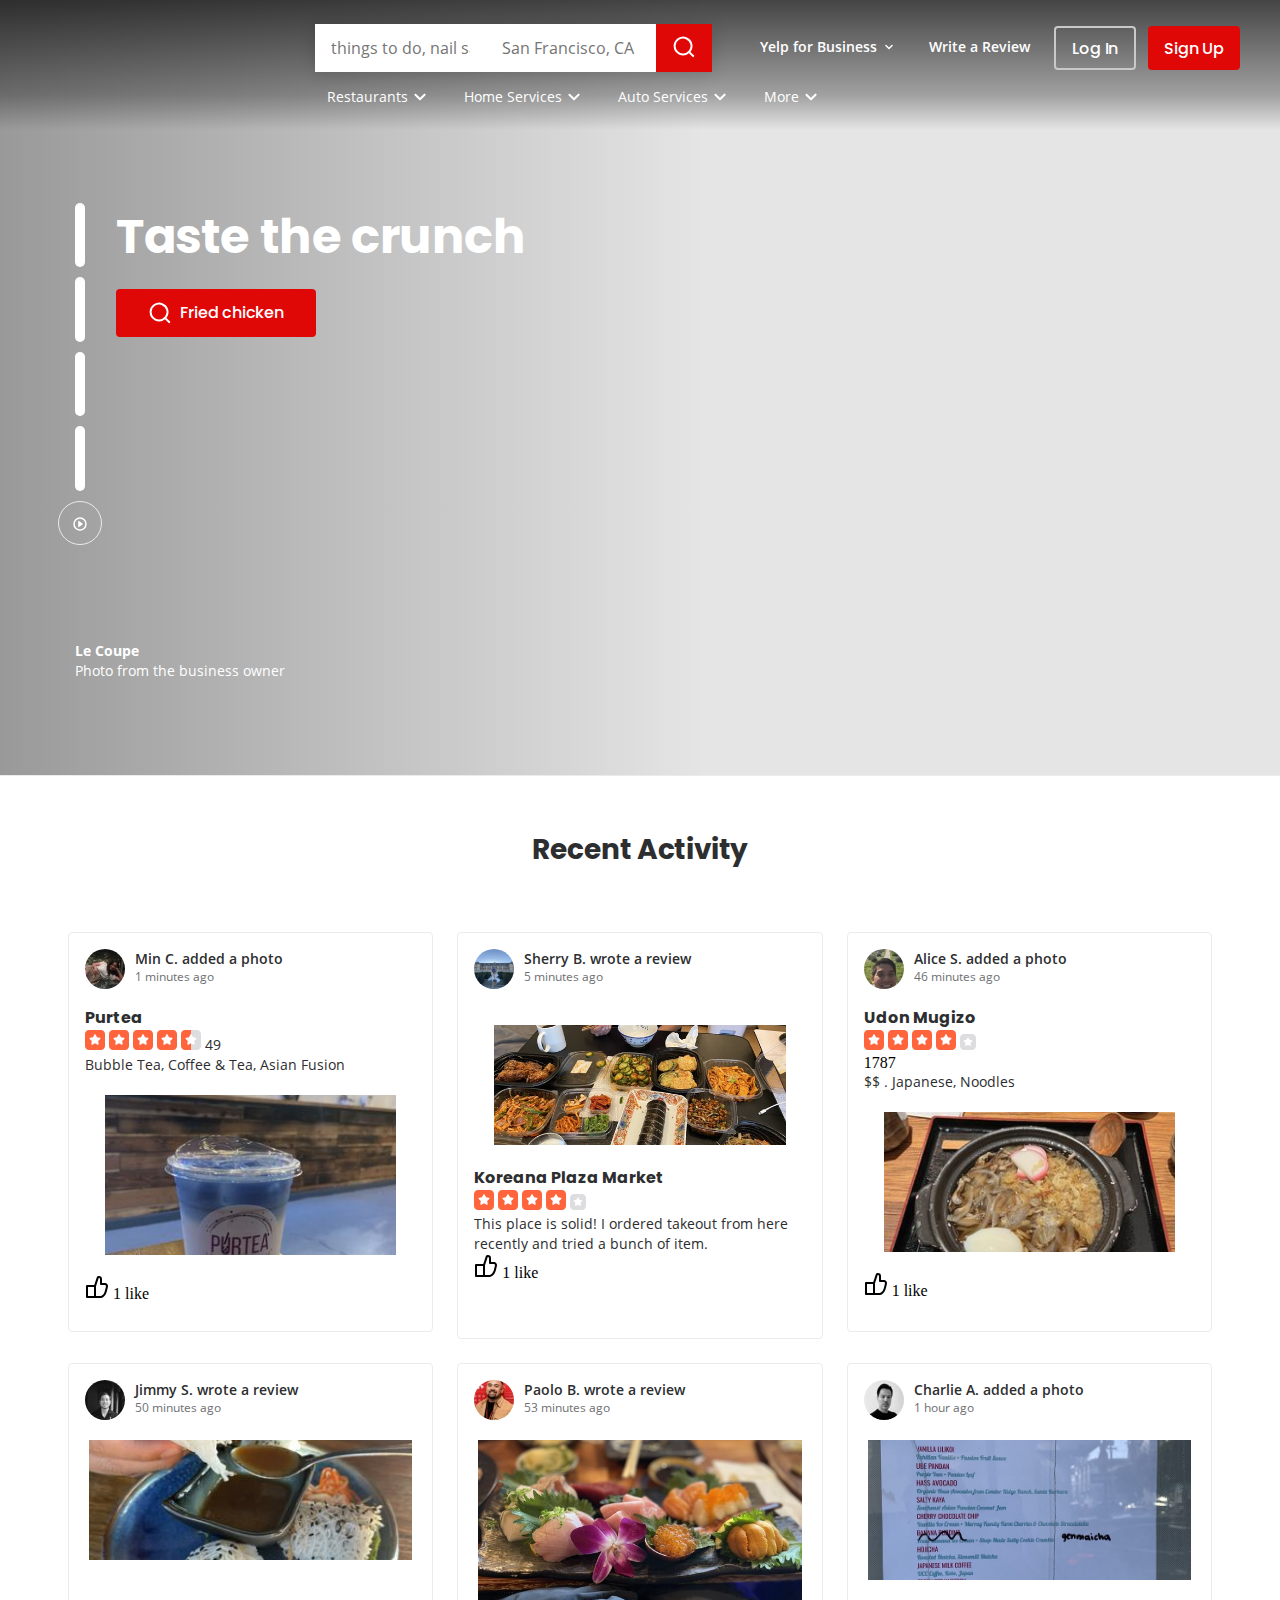
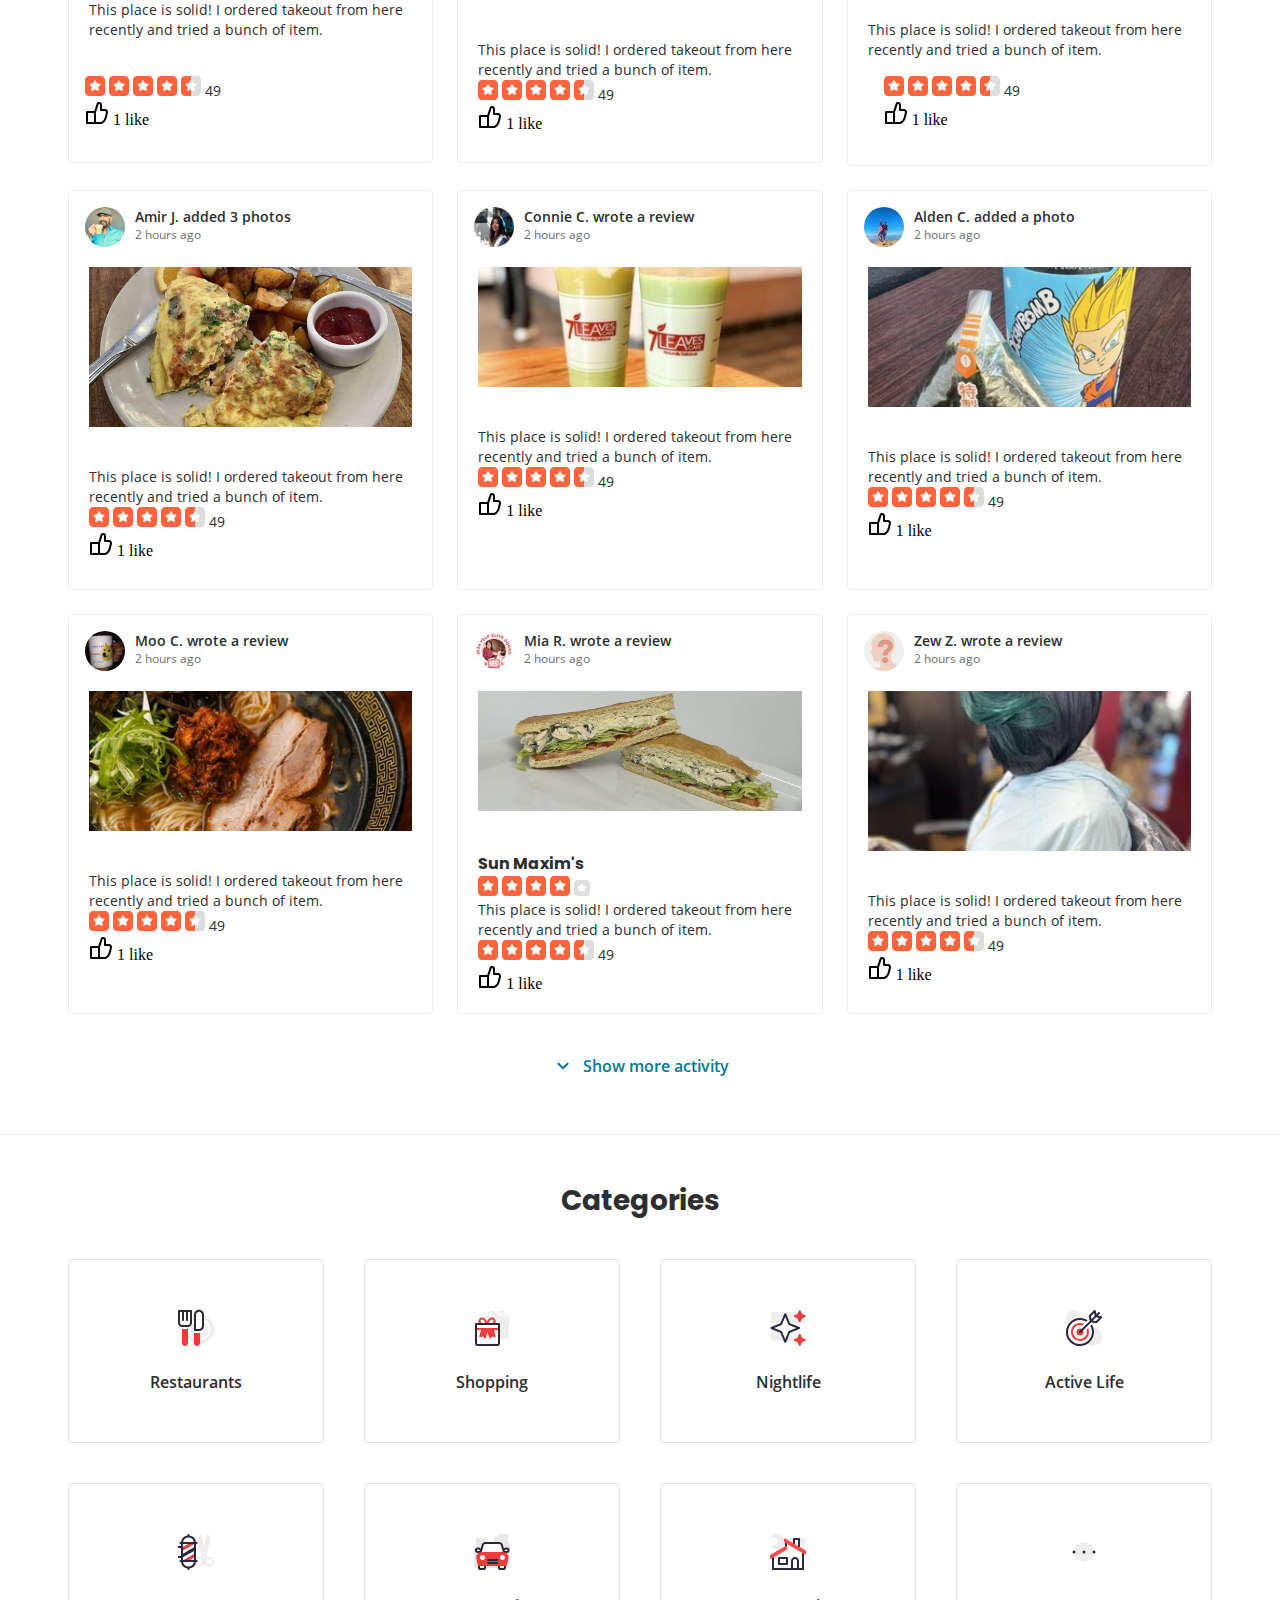
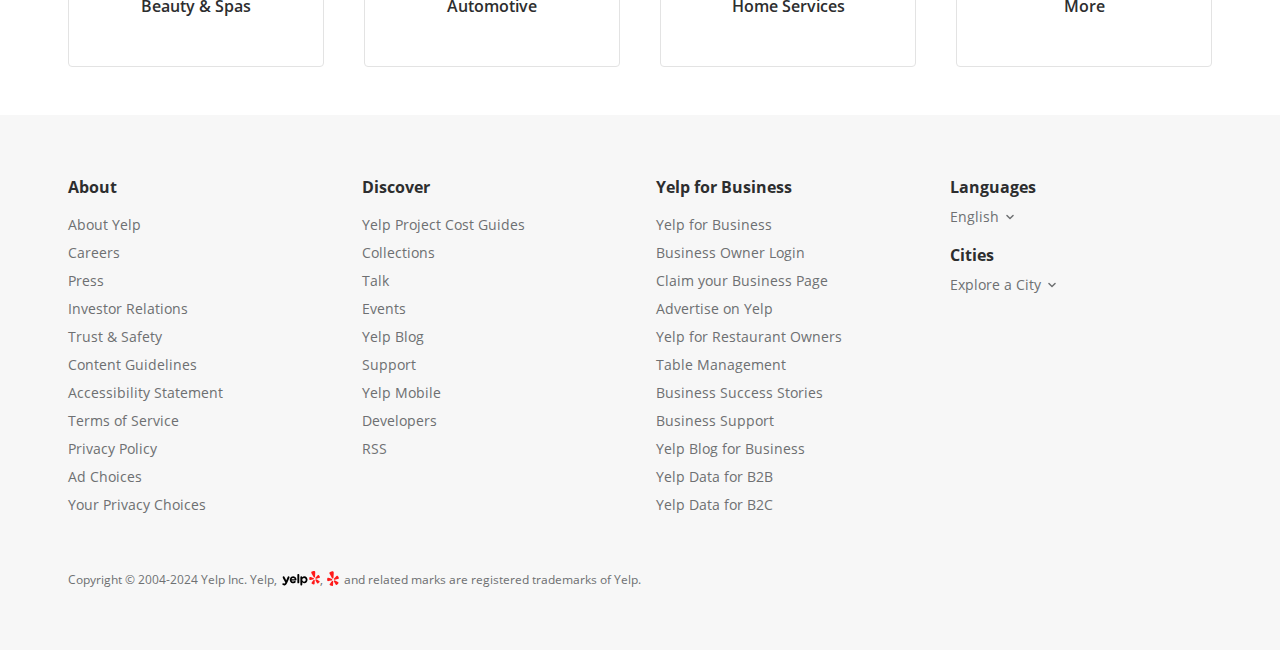
==== yelpnew.html @ 0ce4ba90 "yelp" ====
<!DOCTYPE html>
<html lang="en">
<head>
    <meta charset="UTF-8">
    <meta name="viewport" content="width=device-width, initial-scale=1.0">
    <title>Restaurants, Dentists, Bars, Beauty Salons, Doctors - Yelp</title>
    <link rel="stylesheet" href="yelpnew.css">
    <link rel="icon" href="images/yelp-icon.png">
    <link rel="stylesheet" href="https://cdnjs.cloudflare.com/ajax/libs/font-awesome/6.5.2/css/all.min.css"
        integrity="sha512-SnH5WK+bZxgPHs44uWIX+LLJAJ9/2PkPKZ5QiAj6Ta86w+fsb2TkcmfRyVX3pBnMFcV7oQPJkl9QevSCWr3W6A=="
        crossorigin="anonymous" referrerpolicy="no-referrer" />
</head>
    <body>
        <div class="nav">
            <div class="navmid-sub">
                <div class="logo">
                    <div class="logo-sub"></div>
                </div>
                <div class="san">
                    <div class="sansub">
                        <form action="">
                            <div class="form">
                                <input type="text" id="description" placeholder="things to do, nail salons, plumbers">
                            </div>
                            <div class="form">
                                <input type="text" id="location" placeholder="San Francisco, CA">
                            </div>
                            <div class="form2">
                                <button>
                                    <span>
                                        <svg width="24" height="24" class="icon_svg"><path d="m21.853 20.355-3.444-3.443a9.428 9.428 0 1 0-16.761-6.171 9.428 9.428 0 0 0 15.348 7.586l3.443 3.442a1 1 0 1 0 1.414-1.414ZM5.82 16.245a7.429 7.429 0 1 1 5.253 2.175 7.38 7.38 0 0 1-5.253-2.176Z"></path></svg>
                                    </span>
                                </button>
                            </div>
                        </form>
                    </div>
                </div>
                <div class="sign">
                    <div class="sign-sub">
                        <span class="business">
                            <button>
                                <div class="busy">
                                    <span class="busi">Yelp for Business</span>
                                    <span class="todwn">
                                        <svg width="16" height="16" class="icon_svg"><path d="M8 10.25a.746.746 0 0 1-.525-.215l-3.055-3a.75.75 0 0 1 1.05-1.07L8 8.449l2.53-2.484a.75.75 0 0 1 1.05 1.07l-3.055 3A.746.746 0 0 1 8 10.25Z"></path></svg>
                                    </span>
                                </div>
                            </button>
                        </span>
                        <span class="review">
                            <a href="">
                                <div class="rev-sub">
                                    <h6>Write a Review</h6>
                                </div>
                            </a>
                        </span>
                        <span class="right-sgn">
                            <button class="login">
                                <span>Log In</span>
                            </button>
                            <div class="signup">
                                <button>
                                    <span>Sign Up</span>
                                </button>
                            </div>
                        </span>
                    </div>
                </div>
            </div>
            <div class="navmid-dwn">
                <div class="nav-dwn-sub">
                    <div class="nav-dwndwn">
                        <div class="restau">
                            <a href="">
                                <span class="rtxt">Restaurants</span>
                                <span>
                                    <svg width="24" height="24" fill="#fff" class="icon_svg"><path d="M12 15.25a1 1 0 0 1-.7-.29l-4.58-4.5A1.011 1.011 0 0 1 8.12 9L12 12.85 15.88 9a1 1 0 1 1 1.4 1.42L12.7 15a1 1 0 0 1-.7.25Z"></path></svg>
                                </span>
                            </a>
                        </div>
                        <div class="restau">
                            <a href="">
                                <span class="rtxt">Home Services</span>
                                <span>
                                    <svg width="24" height="24" fill="#fff" class="icon_svg"><path d="M12 15.25a1 1 0 0 1-.7-.29l-4.58-4.5A1.011 1.011 0 0 1 8.12 9L12 12.85 15.88 9a1 1 0 1 1 1.4 1.42L12.7 15a1 1 0 0 1-.7.25Z"></path></svg>
                                </span>
                            </a>
                        </div>
                        <div class="restau ">
                            <a href="">
                                <span class="rtxt">Auto Services</span>
                                <span>
                                    <svg width="24" height="24" fill="#fff" class="icon_svg"><path d="M12 15.25a1 1 0 0 1-.7-.29l-4.58-4.5A1.011 1.011 0 0 1 8.12 9L12 12.85 15.88 9a1 1 0 1 1 1.4 1.42L12.7 15a1 1 0 0 1-.7.25Z"></path></svg>
                                </span>
                            </a>
                        </div>
                        <div class="restau">
                            <a href="">
                                <span class="rtxt">More</span>
                                <span>
                                    <svg width="24" height="24" fill="#fff" class="icon_svg"><path d="M12 15.25a1 1 0 0 1-.7-.29l-4.58-4.5A1.011 1.011 0 0 1 8.12 9L12 12.85 15.88 9a1 1 0 1 1 1.4 1.42L12.7 15a1 1 0 0 1-.7.25Z"></path></svg>
                                </span>
                            </a>
                        </div>
                    </div>
                </div>
            </div>
        </div>
        <div class="header">
            <div class="banner"></div>
            <div class="content">
                <div class="content-sub">
                        <div class="content1">
                            <div class="con1">
                                <div class="con"></div>
                                <div class="con"></div>
                                <div class="con"></div>
                                <div class="con"></div>
                                <div class="pause">
                                    <button>
                                        <span>
                                            <svg width="16" height="16" class="icon_svg"><path d="M8 14.75A6.75 6.75 0 1 1 14.75 8 6.758 6.758 0 0 1 8 14.75Zm0-12A5.25 5.25 0 1 0 13.25 8 5.256 5.256 0 0 0 8 2.75Z"></path><path d="m10.506 7.603-3.5-2.674a.5.5 0 0 0-.804.397v5.348a.5.5 0 0 0 .804.397l3.5-2.674a.5.5 0 0 0 0-.794Z"></path></svg>
                                        </span>
                                    </button>
                                </div>
                            </div>
                            <div class="con2">
                                <div class="hedng">
                                    <h1>Taste the crunch</h1>
                                </div>
                                <a href="" class="bot">
                                    <div class="iconcon">
                                        <svg width="24" height="24" class="icon_svg"><path d="m21.853 20.355-3.444-3.443a9.428 9.428 0 1 0-16.761-6.171 9.428 9.428 0 0 0 15.348 7.586l3.443 3.442a1 1 0 1 0 1.414-1.414ZM5.82 16.245a7.429 7.429 0 1 1 5.253 2.175 7.38 7.38 0 0 1-5.253-2.176Z"></path></svg>
                                    </div>
                                    <div class="fried">
                                        <span>Fried chicken</span>
                                    </div>
                                </a>
                            </div>
                        </div>
                        <div class="content2">
                            <div class="cont2sub">
                                <p class="nat">Le Coupe</p>
                                <p class="own">Photo from the business owner</p>
                            </div>
                        </div>
                </div>
            </div>
        </div>
        <section>
            <div class="section">
                <div class="section-sub">
                    <div class="recent">
                        <h2>Recent Activity</h2>
                    </div>
                    <div class="box">
                            <div class="col1">
                                <div class="col1-sub">
                                    <div class="col1A">
                                        <div class="col1A-sub">
                                            <img src="images/60s (2).jpg" alt="">
                                            <span>
                                                <p class="semi">Min C. added a photo</p>
                                                <p class="regul">1 minutes ago</p>
                                            </span>
                                        </div>
                                    </div>
                                    <div class="col1B">
                                        <div class="col1B1">
                                            <span><a href="">Purtea</a></span>
                                            <div class="rating">
                                                <div class="rating-sub">
                                                    <img src="images/download (3).svg" alt="">
                                                    <img src="images/download (3).svg" alt="">
                                                    <img src="images/download (3).svg" alt="">
                                                    <img src="images/download (3).svg" alt="">
                                                    <img src="images/download (4).svg" alt="">
                                                    <span class="regul">49</span>
                                                </div>
                                            </div>
                                            <p class="regul">Bubble Tea, Coffee & Tea, Asian Fusion</p>
                                            <div class="bubble-tea">
                                                <img src="images/l (9).jpg" alt="">
                                            </div>
                                            <div class="like-sub">
                                                <div class="like-icon">
                                                    <div class="like-txt">
                                                        <svg width="24" height="24" class="icon_svg"><path d="M22.35 9.13A3 3 0 0 0 20 8h-3V4.28A3.28 3.28 0 0 0 13.72 1a2 2 0 0 0-1.9 1.37L9.28 10H2a1 1 0 0 0-1 1v11a1 1 0 0 0 1 1h13.25c.21 0 5.11-.08 6.7-7.12l1-4.21a3 3 0 0 0-.6-2.54ZM3 12h6v9H3v-9Zm18-.77-1 4.2C18.78 20.85 15.38 21 15.25 21H11v-9.84L13.72 3c.707 0 1.28.573 1.28 1.28V9a1 1 0 0 0 1 1h4a1 1 0 0 1 .78.38 1 1 0 0 1 .22.85Z"></path></svg>
                                                        <span>1 like</span>
                                                    </div>
                                                </div>
                                            </div>
                                        </div>
                                    </div>
                                </div>
                            </div>
                            <div class="col1">
                                <div class="col1-sub">
                                    <div class="col2A">
                                        <div class="col1A-sub">
                                            <img src="images/120s.jpg" alt="">
                                            <span>
                                                <p class="semi">Sherry B. wrote a review</p>
                                                <p class="regul">5 minutes ago</p>
                                            </span>
                                        </div>
                                    </div>
                                    <div class="col1B">
                                        <div class="korean-tea">
                                            <img src="images/l (20).jpg" alt="">
                                        </div>
                                        <div class="col2B1">
                                            <span><a href="">Koreana Plaza Market</a></span>
                                            <div class="rating">
                                                <div class="rating-sub">
                                                    <img src="images/download (3).svg" alt="">
                                                    <img src="images/download (3).svg" alt="">
                                                    <img src="images/download (3).svg" alt="">
                                                    <img src="images/download (3).svg" alt="">
                                                    <img src="images/download (5).svg" alt="">
                                                </div>
                                            </div>
                                            <p class="regul">This place is solid! I ordered takeout from here recently and tried a bunch
                                                of item.</p>
                                            <div class="like-sub">
                                                <div class="like-icon">
                                                    <div class="like-txt">
                                                        <svg width="24" height="24" class="icon_svg"><path d="M22.35 9.13A3 3 0 0 0 20 8h-3V4.28A3.28 3.28 0 0 0 13.72 1a2 2 0 0 0-1.9 1.37L9.28 10H2a1 1 0 0 0-1 1v11a1 1 0 0 0 1 1h13.25c.21 0 5.11-.08 6.7-7.12l1-4.21a3 3 0 0 0-.6-2.54ZM3 12h6v9H3v-9Zm18-.77-1 4.2C18.78 20.85 15.38 21 15.25 21H11v-9.84L13.72 3c.707 0 1.28.573 1.28 1.28V9a1 1 0 0 0 1 1h4a1 1 0 0 1 .78.38 1 1 0 0 1 .22.85Z"></path></svg>
                                                        <span>1 like</span>
                                                    </div>
                                                </div>
                                            </div>
                                        </div>
                                    </div>
                                    <div class="col2C"></div>
                                </div>
                            </div>
                            <div class="col1">
                                <div class="col1-sub">
                                    <div class="col3A">
                                        <div class="col1A-sub">
                                            <img src="images/60s (3).jpg" alt="">
                                            <span>
                                                <p class="semi">Alice S. added a photo</p>
                                                <p class="regul">46 minutes ago</p>
                                            </span>
                                        </div>
                                    </div>
                                    <div class="col3B">
                                        <span><a href="">Udon Mugizo</a></span>
                                        <div class="rating">
                                            <div class="rating-sub">
                                                <img src="images/download (3).svg" alt="">
                                                <img src="images/download (3).svg" alt="">
                                                <img src="images/download (3).svg" alt="">
                                                <img src="images/download (3).svg" alt="">
                                                <img src="images/download (5).svg" alt="">
                                            </div>
                                            <span>1787</span>
                                        </div>
                                        <p class="regul">$$ . Japanese, Noodles</p>
                                        <div class="noodles">
                                            <img src="images/l (10).jpg" alt="">
                                        </div>
                                        <div class="col3D">
                                            <div class="like-icon">
                                                <div class="like-txt">
                                                    <svg width="24" height="24" class="icon_svg"><path d="M22.35 9.13A3 3 0 0 0 20 8h-3V4.28A3.28 3.28 0 0 0 13.72 1a2 2 0 0 0-1.9 1.37L9.28 10H2a1 1 0 0 0-1 1v11a1 1 0 0 0 1 1h13.25c.21 0 5.11-.08 6.7-7.12l1-4.21a3 3 0 0 0-.6-2.54ZM3 12h6v9H3v-9Zm18-.77-1 4.2C18.78 20.85 15.38 21 15.25 21H11v-9.84L13.72 3c.707 0 1.28.573 1.28 1.28V9a1 1 0 0 0 1 1h4a1 1 0 0 1 .78.38 1 1 0 0 1 .22.85Z"></path></svg>
                                                    <span>1 like</span>
                                                </div>
                                            </div>
                                        </div>
                                    </div>
                                </div>
                            </div>
                            <div class="col1">
                                <div class="col1-sub">
                                    <div class="col1A">
                                        <div class="col1A-sub">
                                            <img src="images/60s (4).jpg" alt="">
                                            <span>
                                                <p class="semi">Jimmy S. wrote a review</p>
                                                <p class="regul">50 minutes ago</p>
                                            </span>
                                        </div>
                                    </div>
                                    <div class="korean-tea">
                                        <img src="images/l (12).jpg" alt="">
                                    </div>
                                    <div class="col1C">
                                        <p class="regul">This place is solid! I ordered takeout from here recently and tried a bunch of item.</p>
                                    </div>
                                    <div class="col1B">
                                        <div class="col1B1">
                                            <div class="rating">
                                                <div class="rating-sub">
                                                    <img src="images/download (3).svg" alt="">
                                                    <img src="images/download (3).svg" alt="">
                                                    <img src="images/download (3).svg" alt="">
                                                    <img src="images/download (3).svg" alt="">
                                                    <img src="images/download (4).svg" alt="">
                                                    <span class="regul">49</span>
                                                </div>
                                            </div>
                                            <div class="like-sub">
                                                <div class="like-icon">
                                                    <div class="like-txt">
                                                        <svg width="24" height="24" class="icon_svg"><path d="M22.35 9.13A3 3 0 0 0 20 8h-3V4.28A3.28 3.28 0 0 0 13.72 1a2 2 0 0 0-1.9 1.37L9.28 10H2a1 1 0 0 0-1 1v11a1 1 0 0 0 1 1h13.25c.21 0 5.11-.08 6.7-7.12l1-4.21a3 3 0 0 0-.6-2.54ZM3 12h6v9H3v-9Zm18-.77-1 4.2C18.78 20.85 15.38 21 15.25 21H11v-9.84L13.72 3c.707 0 1.28.573 1.28 1.28V9a1 1 0 0 0 1 1h4a1 1 0 0 1 .78.38 1 1 0 0 1 .22.85Z"></path></svg>
                                                        <span>1 like</span>
                                                    </div>
                                                </div>
                                            </div>
                                        </div>
                                    </div>
                                </div>
                            </div>
                            <div class="col1">
                                <div class="col1-sub">
                                    <div class="col2A">
                                        <div class="col1A-sub">
                                            <img src="images/60s (5).jpg" alt="">
                                            <span>
                                                <p class="semi">Paolo B. wrote a review</p>
                                                <p class="regul">53 minutes ago</p>
                                            </span>
                                        </div>
                                    </div>
                                    <div class="bubble-tea">
                                        <img src="images/l (11).jpg" alt="">
                                    </div>
                                    <div class="col2C">
                                        <p class="regul">This place is solid! I ordered takeout from here recently and tried a bunch of item.</p>
                                        <div class="col1B1">
                                            <div class="rating">
                                                <div class="rating-sub">
                                                    <img src="images/download (3).svg" alt="">
                                                    <img src="images/download (3).svg" alt="">
                                                    <img src="images/download (3).svg" alt="">
                                                    <img src="images/download (3).svg" alt="">
                                                    <img src="images/download (4).svg" alt="">
                                                    <span class="regul">49</span>
                                                </div>
                                            </div>
                                            <div class="like-sub">
                                                <div class="like-icon">
                                                    <div class="like-txt">
                                                        <svg width="24" height="24" class="icon_svg"><path d="M22.35 9.13A3 3 0 0 0 20 8h-3V4.28A3.28 3.28 0 0 0 13.72 1a2 2 0 0 0-1.9 1.37L9.28 10H2a1 1 0 0 0-1 1v11a1 1 0 0 0 1 1h13.25c.21 0 5.11-.08 6.7-7.12l1-4.21a3 3 0 0 0-.6-2.54ZM3 12h6v9H3v-9Zm18-.77-1 4.2C18.78 20.85 15.38 21 15.25 21H11v-9.84L13.72 3c.707 0 1.28.573 1.28 1.28V9a1 1 0 0 0 1 1h4a1 1 0 0 1 .78.38 1 1 0 0 1 .22.85Z"></path></svg>
                                                        <span>1 like</span>
                                                    </div>
                                                </div>
                                            </div>
                                        </div>
                                    </div>
                                </div>
                            </div>
                            <div class="col1">
                                <div class="col1-sub">
                                    <div class="col3A">
                                        <div class="col1A-sub">
                                            <img src="images/60s (6).jpg" alt="">
                                            <span>
                                                <p class="semi">Charlie A. added a photo</p>
                                                <p class="regul">1 hour ago</p>
                                            </span>
                                        </div>
                                    </div>
                                    <div class="noodles">
                                        <img src="images/o (1).jpg" alt="">
                                    </div>
                                    <div class="col3C">
                                        <p class="regul">This place is solid! I ordered takeout from here recently and tried a bunch of item.</p>
                                        <div class="col1B">
                                            <div class="col1B1">
                                                <div class="rating">
                                                    <div class="rating-sub">
                                                        <img src="images/download (3).svg" alt="">
                                                        <img src="images/download (3).svg" alt="">
                                                        <img src="images/download (3).svg" alt="">
                                                        <img src="images/download (3).svg" alt="">
                                                        <img src="images/download (4).svg" alt="">
                                                        <span class="regul">49</span>
                                                    </div>
                                                </div>
                                                <div class="like-sub">
                                                    <div class="like-icon">
                                                        <div class="like-txt">
                                                            <svg width="24" height="24" class="icon_svg"><path d="M22.35 9.13A3 3 0 0 0 20 8h-3V4.28A3.28 3.28 0 0 0 13.72 1a2 2 0 0 0-1.9 1.37L9.28 10H2a1 1 0 0 0-1 1v11a1 1 0 0 0 1 1h13.25c.21 0 5.11-.08 6.7-7.12l1-4.21a3 3 0 0 0-.6-2.54ZM3 12h6v9H3v-9Zm18-.77-1 4.2C18.78 20.85 15.38 21 15.25 21H11v-9.84L13.72 3c.707 0 1.28.573 1.28 1.28V9a1 1 0 0 0 1 1h4a1 1 0 0 1 .78.38 1 1 0 0 1 .22.85Z"></path></svg>
                                                            <span>1 like</span>
                                                        </div>
                                                    </div>
                                                </div>
                                            </div>
                                        </div>
                                    </div>
                                </div>
                            </div>
                            <div class="col1">
                                <div class="col1-sub">
                                    <div class="col1A">
                                        <div class="col1A-sub">
                                            <img src="images/60s (7).jpg" alt="">
                                            <span>
                                                <p class=semi>Amir J. added 3 photos</p>
                                                <p class="regul">2 hours ago</p>
                                            </span>
                                        </div>
                                    </div>
                                    <div class="bubble-tea">
                                        <img src="images/l (13).jpg" alt="">
                                    </div>
                                    <div class="col1C">
                                        <p class="regul">This place is solid! I ordered takeout from here recently and tried a bunch of item.</p>
                                        <div class="col1B1">
                                            <div class="rating">
                                                <div class="rating-sub">
                                                    <img src="images/download (3).svg" alt="">
                                                    <img src="images/download (3).svg" alt="">
                                                    <img src="images/download (3).svg" alt="">
                                                    <img src="images/download (3).svg" alt="">
                                                    <img src="images/download (4).svg" alt="">
                                                    <span class="regul">49</span>
                                                </div>
                                            </div>
                                            <div class="like-sub">
                                                <div class="like-icon">
                                                    <div class="like-txt">
                                                        <svg width="24" height="24" class="icon_svg"><path d="M22.35 9.13A3 3 0 0 0 20 8h-3V4.28A3.28 3.28 0 0 0 13.72 1a2 2 0 0 0-1.9 1.37L9.28 10H2a1 1 0 0 0-1 1v11a1 1 0 0 0 1 1h13.25c.21 0 5.11-.08 6.7-7.12l1-4.21a3 3 0 0 0-.6-2.54ZM3 12h6v9H3v-9Zm18-.77-1 4.2C18.78 20.85 15.38 21 15.25 21H11v-9.84L13.72 3c.707 0 1.28.573 1.28 1.28V9a1 1 0 0 0 1 1h4a1 1 0 0 1 .78.38 1 1 0 0 1 .22.85Z"></path></svg>
                                                        <span>1 like</span>
                                                    </div>
                                                </div>
                                            </div>
                                        </div>
                                    </div>
                                </div>
                            </div>
                            <div class="col1">
                                <div class="col1-sub">
                                    <div class="col2A">
                                        <div class="col1A-sub">
                                            <img src="images/60s (8).jpg" alt="">
                                            <span>
                                                <p class="semi">Connie C. wrote a review</p>
                                                <p class="regul">2 hours ago</p>
                                            </span>
                                        </div>
                                    </div>
                                    <div class="korean-tea">
                                        <img src="images/l (14).jpg" alt="">
                                    </div>
                                    <div class="col2C">
                                        <p class="regul">This place is solid! I ordered takeout from here recently and tried a bunch of item.</p>
                                        <div class="col1B1">
                                            <div class="rating">
                                                <div class="rating-sub">
                                                    <img src="images/download (3).svg" alt="">
                                                    <img src="images/download (3).svg" alt="">
                                                    <img src="images/download (3).svg" alt="">
                                                    <img src="images/download (3).svg" alt="">
                                                    <img src="images/download (4).svg" alt="">
                                                    <span class="regul">49</span>
                                                </div>
                                            </div>
                                            <div class="like-sub">
                                                <div class="like-icon">
                                                    <div class="like-txt">
                                                        <svg width="24" height="24" class="icon_svg"><path d="M22.35 9.13A3 3 0 0 0 20 8h-3V4.28A3.28 3.28 0 0 0 13.72 1a2 2 0 0 0-1.9 1.37L9.28 10H2a1 1 0 0 0-1 1v11a1 1 0 0 0 1 1h13.25c.21 0 5.11-.08 6.7-7.12l1-4.21a3 3 0 0 0-.6-2.54ZM3 12h6v9H3v-9Zm18-.77-1 4.2C18.78 20.85 15.38 21 15.25 21H11v-9.84L13.72 3c.707 0 1.28.573 1.28 1.28V9a1 1 0 0 0 1 1h4a1 1 0 0 1 .78.38 1 1 0 0 1 .22.85Z"></path></svg>
                                                        <span>1 like</span>
                                                    </div>
                                                </div>
                                            </div>
                                        </div>
                                    </div>
                                </div>
                            </div>
                            <div class="col1">
                                <div class="col1-sub">
                                    <div class="col3A">
                                        <div class="col1A-sub">
                                            <img src="images/60s (9).jpg" alt="">
                                            <span>
                                                <p class=semi>Alden C. added a photo</p>
                                                <p class="regul">2 hours ago</p>
                                            </span>
                                        </div>
                                    </div>
                                    <div class="noodles">
                                        <img src="images/l (15).jpg" alt="">
                                    </div>
                                    <div class="col3C">
                                        <p class="regul">This place is solid! I ordered takeout from here recently and tried a bunch of item.</p>
                                        <div class="col1B1">
                                            <div class="rating">
                                                <div class="rating-sub">
                                                    <img src="images/download (3).svg" alt="">
                                                    <img src="images/download (3).svg" alt="">
                                                    <img src="images/download (3).svg" alt="">
                                                    <img src="images/download (3).svg" alt="">
                                                    <img src="images/download (4).svg" alt="">
                                                    <span class="regul">49</span>
                                                </div>
                                            </div>
                                            <div class="like-sub">
                                                <div class="like-icon">
                                                    <div class="like-txt">
                                                        <svg width="24" height="24" class="icon_svg"><path d="M22.35 9.13A3 3 0 0 0 20 8h-3V4.28A3.28 3.28 0 0 0 13.72 1a2 2 0 0 0-1.9 1.37L9.28 10H2a1 1 0 0 0-1 1v11a1 1 0 0 0 1 1h13.25c.21 0 5.11-.08 6.7-7.12l1-4.21a3 3 0 0 0-.6-2.54ZM3 12h6v9H3v-9Zm18-.77-1 4.2C18.78 20.85 15.38 21 15.25 21H11v-9.84L13.72 3c.707 0 1.28.573 1.28 1.28V9a1 1 0 0 0 1 1h4a1 1 0 0 1 .78.38 1 1 0 0 1 .22.85Z"></path></svg>
                                                        <span>1 like</span>
                                                    </div>
                                                </div>
                                            </div>
                                        </div>
                                    </div>
                                </div>
                            </div>
                            <div class="col1">
                                <div class="col1-sub">
                                    <div class="col1A">
                                        <div class="col1A-sub">
                                            <img src="images/60s (10).jpg" alt="">
                                            <span>
                                                <p class=semi>Moo C. wrote a review</p>
                                                <p class="regul">2 hours ago</p>
                                            </span>
                                        </div>
                                    </div>
                                    <div class="noodles">
                                        <img src="images/l (16).jpg" alt="">
                                    </div>
                                    <div class="col1C">
                                        <p class="regul">This place is solid! I ordered takeout from here recently and tried a bunch of item.</p>
                                        <div class="col1B1">
                                            <div class="rating">
                                                <div class="rating-sub">
                                                    <img src="images/download (3).svg" alt="">
                                                    <img src="images/download (3).svg" alt="">
                                                    <img src="images/download (3).svg" alt="">
                                                    <img src="images/download (3).svg" alt="">
                                                    <img src="images/download (4).svg" alt="">
                                                    <span class="regul">49</span>
                                                </div>
                                            </div>
                                            <div class="like-sub">
                                                <div class="like-icon">
                                                    <div class="like-txt">
                                                        <svg width="24" height="24" class="icon_svg"><path d="M22.35 9.13A3 3 0 0 0 20 8h-3V4.28A3.28 3.28 0 0 0 13.72 1a2 2 0 0 0-1.9 1.37L9.28 10H2a1 1 0 0 0-1 1v11a1 1 0 0 0 1 1h13.25c.21 0 5.11-.08 6.7-7.12l1-4.21a3 3 0 0 0-.6-2.54ZM3 12h6v9H3v-9Zm18-.77-1 4.2C18.78 20.85 15.38 21 15.25 21H11v-9.84L13.72 3c.707 0 1.28.573 1.28 1.28V9a1 1 0 0 0 1 1h4a1 1 0 0 1 .78.38 1 1 0 0 1 .22.85Z"></path></svg>
                                                        <span>1 like</span>
                                                    </div>
                                                </div>
                                            </div>
                                        </div>
                                    </div>
                                </div>
                            </div>
                            <div class="col1">
                                <div class="col1-sub">
                                    <div class="col2A">
                                        <div class="col1A-sub">
                                            <img src="images/60s (11).jpg" alt="">
                                            <span>
                                                <p class="semi">Mia R. wrote a review</p>
                                                <p class="regul">2 hours ago</p>
                                            </span>
                                        </div>
                                    </div>
                                    <div class="korean-tea">
                                        <img src="images/l (19).jpg" alt="">
                                    </div>
                                    <div class="col2C">
                                        <span><a href="">Sun Maxim's</a></span>
                                        <div class="rating">
                                            <div class="rating-sub">
                                                <img src="images/download (3).svg" alt="">
                                                <img src="images/download (3).svg" alt="">
                                                <img src="images/download (3).svg" alt="">
                                                <img src="images/download (3).svg" alt="">
                                                <img src="images/download (5).svg" alt="">
                                            </div>
                                        </div>
                                        <p class="regul">This place is solid! I ordered takeout from here recently and tried a bunch of item.</p>
                                        <div class="col1B1">
                                            <div class="rating">
                                                <div class="rating-sub">
                                                    <img src="images/download (3).svg" alt="">
                                                    <img src="images/download (3).svg" alt="">
                                                    <img src="images/download (3).svg" alt="">
                                                    <img src="images/download (3).svg" alt="">
                                                    <img src="images/download (4).svg" alt="">
                                                    <span class="regul">49</span>
                                                </div>
                                            </div>
                                            <div class="like-sub">
                                                <div class="like-icon">
                                                    <div class="like-txt">
                                                        <svg width="24" height="24" class="icon_svg"><path d="M22.35 9.13A3 3 0 0 0 20 8h-3V4.28A3.28 3.28 0 0 0 13.72 1a2 2 0 0 0-1.9 1.37L9.28 10H2a1 1 0 0 0-1 1v11a1 1 0 0 0 1 1h13.25c.21 0 5.11-.08 6.7-7.12l1-4.21a3 3 0 0 0-.6-2.54ZM3 12h6v9H3v-9Zm18-.77-1 4.2C18.78 20.85 15.38 21 15.25 21H11v-9.84L13.72 3c.707 0 1.28.573 1.28 1.28V9a1 1 0 0 0 1 1h4a1 1 0 0 1 .78.38 1 1 0 0 1 .22.85Z"></path></svg>
                                                        <span>1 like</span>
                                                    </div>
                                                </div>
                                            </div>
                                        </div>
                                    </div>
                                </div>
                            </div>
                            <div class="col1">
                                <div class="col1-sub">
                                    <div class="col3A">
                                        <div class="col1A-sub">
                                            <img src="images/60s (12).jpg" alt="">
                                            <span>
                                                <p class="semi">Zew Z. wrote a review</p>
                                                <p class="regul">2 hours ago</p>
                                            </span>
                                        </div>
                                    </div>
                                    <div class="bubble-tea">
                                        <img src="images/l (17).jpg" alt="">
                                    </div>
                                    <div class="col3C">
                                        <p class="regul">This place is solid! I ordered takeout from here recently and tried a bunch of item.</p>
                                        <div class="col1B1">
                                            <div class="rating">
                                                <div class="rating-sub">
                                                    <img src="images/download (3).svg" alt="">
                                                    <img src="images/download (3).svg" alt="">
                                                    <img src="images/download (3).svg" alt="">
                                                    <img src="images/download (3).svg" alt="">
                                                    <img src="images/download (4).svg" alt="">
                                                    <span class="regul">49</span>
                                                </div>
                                            </div>
                                            <div class="like-sub">
                                                <div class="like-icon">
                                                    <div class="like-txt">
                                                        <svg width="24" height="24" class="icon_svg"><path d="M22.35 9.13A3 3 0 0 0 20 8h-3V4.28A3.28 3.28 0 0 0 13.72 1a2 2 0 0 0-1.9 1.37L9.28 10H2a1 1 0 0 0-1 1v11a1 1 0 0 0 1 1h13.25c.21 0 5.11-.08 6.7-7.12l1-4.21a3 3 0 0 0-.6-2.54ZM3 12h6v9H3v-9Zm18-.77-1 4.2C18.78 20.85 15.38 21 15.25 21H11v-9.84L13.72 3c.707 0 1.28.573 1.28 1.28V9a1 1 0 0 0 1 1h4a1 1 0 0 1 .78.38 1 1 0 0 1 .22.85Z"></path></svg>
                                                        <span>1 like</span>
                                                    </div>
                                                </div>
                                            </div>
                                        </div>
                                    </div>
                                </div>
                            </div>
                    </div>
                    <div class="show-more">
                        <a href="">
                            <svg width="24" height="24" class="icon_svg"><path d="M12 15.25a1 1 0 0 1-.7-.29l-4.58-4.5A1.011 1.011 0 0 1 8.12 9L12 12.85 15.88 9a1 1 0 1 1 1.4 1.42L12.7 15a1 1 0 0 1-.7.25Z"></path></svg>
                            <span>Show more activity</span>
                        </a>
                    </div>
                </div>
            </div>
        </section>
        <div class="categories">
            <div class="categories-sub">
                <div class="cat-sub">
                    <div class="cat-head">
                        <h2>Categories</h2>
                    </div>
                    <div class="cat-cont">
                            <div class="box1">
                                <div class="box1-sub">
                                    <div class="box1-rep">
                                        <div class="box-icon">
                                            <img src="images/40x40_food_v2.svg" alt="">
                                        </div>
                                        <span>Restaurants</span>
                                    </div>
                                </div>
                            </div>
                            <div class="box1">
                                <div class="box1-sub">
                                    <div class="box1-rep">
                                        <div class="box-icon">
                                            <img src="images/40x40_gift_shops_v2.svg" alt="">
                                        </div>
                                        <span>Shopping</span>
                                    </div>
                                </div>
                            </div>
                            <div class="box1">
                                <div class="box1-sub">
                                    <div class="box1-rep">
                                        <div class="box-icon">
                                            <img src="images/40x40_new_v2.svg" alt="">
                                        </div>
                                        <span>Nightlife</span>
                                    </div>
                                </div>
                            </div>
                            <div class="box1">
                                <div class="box1-sub">
                                    <div class="box1-rep">
                                        <div class="box-icon">
                                            <img src="images/40x40_set_objective_v2.svg" alt="">
                                        </div>
                                        <span>Active Life</span>
                                    </div>
                                </div>
                            </div>
                            <div class="box1">
                                <div class="box1-sub">
                                    <div class="box1-rep">
                                        <div class="box-icon">
                                            <img src="images/40x40_barbers_v2.svg" alt="">
                                        </div>
                                        <span>Beauty & Spas</span>
                                    </div>
                                </div>
                            </div>
                            <div class="box1">
                                <div class="box1-sub">
                                    <div class="box1-rep">
                                        <div class="box-icon">
                                            <img src="images/40x40_auto_v2.svg" alt="">
                                        </div>
                                        <span>Automotive</span>
                                    </div>
                                </div>
                            </div>
                            <div class="box1">
                                <div class="box1-sub">
                                    <div class="box1-rep">
                                        <div class="box-icon">
                                            <img src="images/40x40_home_services_v2.svg" alt="">
                                        </div>
                                        <span>Home Services</span>
                                    </div>
                                </div>
                            </div>
                            <div class="box1">
                                <div class="box1-sub">
                                    <div class="box1-rep">
                                        <div class="box-icon">
                                            <img src="images/40x40_more_v2.yji-961fdce2fd036f85fb01.svg" alt="">
                                        </div>
                                        <span>More</span>
                                    </div>
                                </div>
                            </div>
                    </div>
                </div>
            </div>
        </div>
        <div class="footer">
            <div class="footer-sub">
                <div class="footer-box">
                    <ul>
                        <li class="about">
                            <h2>About</h2>
                        </li>
                        <li>
                            <p>About Yelp</p>
                        </li>
                        <li>
                            <p>Careers</p>
                        </li>
                        <li>
                            <p>Press</p>
                        </li>
                        <li>
                            <p>Investor Relations</p>
                        </li>
                        <li>
                            <p>Trust & Safety</p>
                        </li>
                        <li>
                            <p>Content Guidelines</p>
                        </li>
                        <li>
                            <p>Accessibility Statement</p>
                        </li>
                        <li>
                            <p>Terms of Service</p>
                        </li>
                        <li>
                            <p>Privacy Policy</p>
                        </li>
                        <li>
                            <p>Ad Choices</p>
                        </li>
                        <li>
                            <p>Your Privacy Choices</p>
                        </li>
                    </ul>
                    <ul>
                        <li class="about">
                            <h2>Discover</h2>
                        </li>
                        <li>
                            <p>Yelp Project Cost Guides</p>
                        </li>
                        <li>
                            <p>Collections</p>
                        </li>
                        <li>
                            <p>Talk</p>
                        </li>
                        <li>
                            <p>Events</p>
                        </li>
                        <li>
                            <p>Yelp Blog</p>
                        </li>
                        <li>
                            <p>Support</p>
                        </li>
                        <li>
                            <p>Yelp Mobile</p>
                        </li>
                        <li>
                            <p>Developers</p>
                        </li>
                        <li>
                            <p>RSS</p>
                        </li>
                    </ul>
                    <ul>
                        <li class=about>
                            <h2>Yelp for Business</h2>
                        </li>
                        <li>
                            <p>Yelp for Business</p>
                        </li>
                        <li>
                            <p>Business Owner Login</p>
                        </li>
                        <li>
                            <p>Claim your Business Page</p>
                        </li>
                        <li>
                            <p>Advertise on Yelp</p>
                        </li>
                        <li>
                            <p>Yelp for Restaurant Owners</p>
                        </li>
                        <li>
                            <p>Table Management</p>
                        </li>
                        <li>
                            <p>Business Success Stories</p>
                        </li>
                        <li>
                            <p>Business Support</p>
                        </li>
                        <li>
                            <p>Yelp Blog for Business</p>
                        </li>
                        <li>
                            <p>Yelp Data for B2B</p>
                        </li>
                        <li>
                            <p>Yelp Data for B2C</p>
                        </li>
                    </ul>
                    <ul>
                        <li class="about med">
                            <h2>Languages</h2>
                        </li>
                        <li class="about">
                            <a href="">
                                English
                                <svg width="16" height="16" class="icon_svg"><path d="M8 10.25a.746.746 0 0 1-.525-.215l-3.055-3a.75.75 0 0 1 1.05-1.07L8 8.449l2.53-2.484a.75.75 0 0 1 1.05 1.07l-3.055 3A.746.746 0 0 1 8 10.25Z"></path></svg>
                            </a>
                        </li>
                        <li class="about med">
                            <h2>Cities</h2>
                        </li>
                        <li class="about">
                            <a href="">
                                Explore a City
                                <svg width="16" height="16" class="icon_svg"><path d="M8 10.25a.746.746 0 0 1-.525-.215l-3.055-3a.75.75 0 0 1 1.05-1.07L8 8.449l2.53-2.484a.75.75 0 0 1 1.05 1.07l-3.055 3A.746.746 0 0 1 8 10.25Z"></path></svg>
                            </a>
                        </li>
                    </ul>
                </div>
                <div class="footmid"></div>
                <div class="note">
                    <div class="note-sub">
                        <p>Copyright &copy; 2004-2024 Yelp Inc. Yelp, </p>
                        <p class="foot-logo"><img src="images/logo_desktop.svg" alt=""></p>
                        <p>, </p>
                        <p class="foot-icon"><img src="images/burst_red.svg" alt=""></p>
                        <p>and related marks are registered trademarks of Yelp.</p>
                    </div>
                </div>
            </div>
        </div>
    </body>
</html>
---- yelpnew.css ----
*{
    margin: 0;
    box-sizing: border-box;
    text-decoration: none;
}
@font-face {
    font-family: 'bold';
    src: url(fonts/poppins-bold.yji-9690ce6275ddc5645cfa.woff2);
}
@font-face {
    font-family: 'reg';
    src: url(fonts/open-sans-regular.yji-aff9b80e384301f2ae0c.woff2);
}
@font-face {
    font-family: 'semibold';
    src: url(fonts/open-sans-semibold.yji-d3abae27d3eac73b40a5.woff2);
}
@font-face {
    font-family: 'med';
    src: url(fonts/poppins-medium.yji-dc16a3592fdb61b620cc.woff2);
}
@font-face {
    font-family: 'sans-bold';
    src: url(fonts/open-sans-bold.yji-1145ff0b749fff2d31bb.woff2);
}
.header{
    background: linear-gradient(90deg, #0006, #0000001a 55%);
    overflow: hidden;
    border-color: rgba(235, 235, 235, 1);
    width: 100%;
    position: relative;
    height: 86.1vh;
}
.header img{
    top: 0vh;
    height: 100%;
    width:100%;
}
.banner{
    width: 100%;
    opacity: 1;
    background-image: url(https://s3-media0.fl.yelpcdn.com/educatorphoto/uEAEgC7rnkwHWJ-HrlLvzA/o.jpg);
    background-repeat: no-repeat;
    background-position: center;
    background-position: top;
    background-size: cover;
    position: absolute;
    height: 86.1vh;
    z-index: -1;
}
.nav{
    position: absolute;
    width: 100%;
    top:0;
    z-index: 1;
    border-color: rgba(235, 235, 235, 1);
    padding: 24px 40px 0;
    min-width: 960px;
    background: linear-gradient(180deg, #000000b3, #0000004d 72.92%, #0000);
}
.navmid-sub{
    display: table;
    display: flex;
    table-layout: auto;
    min-width: 100%;
    align-items: center;
}
.logo{
    vertical-align: middle;
    box-sizing: border-box;
    width: auto;
    display: flex;
    align-items: center;
}
.logo-sub{
    margin-right: 32px;
    border-color: rgba(235, 235, 235, 1);
}
.logo-sub{
    height: 40px;
    background-image: url(https://s3-media0.fl.yelpcdn.com/assets/srv0/yelp_design_cdn/2d2a7a4342fc/assets/img/brand/logo_desktop_white.svg);
    width: 80px;
    background-repeat: no-repeat;
    background-size: 80px 40px;
    width: 243px;
}
.nav-mid{
    vertical-align: middle;
    width: 100%;
    box-sizing: border-box;
}
.san{
    border-collapse: initial;
    border-spacing: 16px 0;
    margin-left: -16px;
    margin-right: -16px;
    display: table-cell;
    table-layout: auto;
    border-color: rgba(235, 235, 235, 1);
    width: 100%;
}
.sansub{
    width: 100%;
    padding-left: 16px;
    padding-right: 32px;
}
.sign{
    height: 42px;
    display: table;
    flex: 1;
    table-layout: auto;
    border-color: rgba(235, 235, 235, 1);
}
.sign button{
    text-wrap: nowrap;
}
.sign-sub{
    box-sizing: border-box;
    display: table-cell;
    vertical-align: top;
    display: flex;
    margin-left: 16px;
    border-color: rgba(235, 235, 235, 1);
}
.business{
    display: flex;
    align-items: center;
    padding-right: 8px;
    margin-right: 8px;
    margin-left: 8px;
    border-color: rgba(235, 235, 235, 1);
}
.business button, .review a{
    background: none;
    border: none;
    display: inline-block;
    margin: 0;
    outline: none;
    display: flex;
    text-decoration: none;
    text-wrap: nowrap;
    padding: 0;
}
.busy{
    padding: 8px;
    border-color: rgba(235, 235, 235, 1);
    display: flex;
    align-items: center;
    position: relative;
    top: -1px;
}
.busi{
    margin-right: 4px;
    font-size: 14px;
    font-weight: 600;
    letter-spacing: 0px;
    line-height: 20px;
    color: rgba(255, 255, 255, 1);
    text-align: left;
    font-family: 'semibold';
}
.todwn{
    width: 16px;
    height: 16px;
    display: inline-block;
    vertical-align: middle;
    overflow: hidden;
    top: -0.1em;
    fill: rgba(255, 255, 255, 1);
}
.todwn svg{
    width: 100%;
    height: 100%;
    fill: inherit;
    display: block;
    left: 0;
    top: 0;
    right: 0;
    bottom: 0;
}
.review{
    display: flex;

    padding-right: 8px;
    margin-right: 8px;
    border-color: rgba(235, 235, 235, 1);
}
.rev-sub{
    padding: 8px;
    border-color: rgba(235, 235, 235, 1);
    display: flex;
    align-items: center;
    position: relative;
    top: -1px;
}
.rev-sub h6{
    font-size: 14px;
    font-weight: 600;
    letter-spacing: 0px;
    line-height: 20px;
    color: rgba(255, 255, 255, 1);
    text-align: left;
    font-family: 'semibold';
}
.right-sgn{
    display: flex;
}
.login{
    border-radius: 4px;
    width: 81.75px;
    height: 44px;
    padding: 10px 16px;
    background: transparent;
    color: #fff;
    border: 2px solid rgba(200, 201, 202, 1);
    display: flex;
    align-items: center;
}
.login span{
    font-size: 16px;
    font-weight: 500;
    letter-spacing: -.2px;
    line-height: 24px;
    margin-top: 1px;
    font-family: 'med';
}
.signup{
    margin-left: 12px;
}
.signup button{
    border-radius: 4px;
    background-color: rgba(224, 7, 7, 1);
    color: rgba(255, 255, 255, 1);
    padding: 10px 16px;
    height: 44px;
    border: none;
    width: 91.78px;
    display: flex;
    align-items: center;
}
.signup span{
    font-size: 16px;
    font-weight: 500;
    letter-spacing: -.2px;
    line-height: 24px;
    margin-top: 1px;
    font-family: 'med';
}
.content{
    max-width: 1224px;
    box-sizing: border-box;
    width: 100%;
    margin: 0 auto;
    padding: 0px 40px;
    position: relative;
    bottom: -15.4vh;
}
.content-sub{
    padding-bottom: 200px;
    padding-top: 64px;
    border-color: rgba(235, 235, 235, 1);
}
.content1{
    display: flex;
    grid-gap: 0 23px;
    opacity: 1;
    grid-area: slides;
    z-index: 1;
    max-width: 528px;
}
.con1{
    display: flex;
    flex-direction: column;
    gap: 10px;
    color: #fff;
    width: 24px;
    justify-content: center;
    align-items: center;
}
.con{
    height: 64.5px;
    width: 10px;
    border-radius: 30px;
    background-color: #fff;
}
.pause{
    display: flex;
    justify-content: center;
    align-items: center;
    margin-top: 0px;
    height: 44px;
}
.pause button{
    height: 44px;
    padding: 9px 13px;
    border-radius: 50%;
    border: 1px solid rgba(235, 235, 235, 1);
    background-color: transparent;
    display: flex;
    align-items: center;
    justify-content: center;
}
.pause button svg{
    fill: #fff;
    background-color: transparent;
    position: relative;
    top:3px
}
.con2{
    display: flex;
    flex-direction: column;
    color: #fff;
    position: relative;
    top: -2px;
    left: 1px;
}
.content2{
    opacity: 1;
    margin-top: 96px;
    position: absolute;
    margin-left: 7px;
}
form{
    display: flex;
    height: 100%;
    box-shadow: rgba(0, 0, 0, 0.15) 0px 2px 18px 0px;
    border-radius: 4px;
    width: 100%;
}
.form{
    width: 100%;
}
.form input{
    font-weight: 400;
    height: 48px;
    letter-spacing: 0;
    padding: 13px 16px;
    color: #2d2e2f;
    width: 100%;
    line-height: 20px;
    font-family: 'reg';
    font-size: 16px;
    border: none;
}
.form2 button{
    height: 100%;
    width: 56px;
    background-color: rgba(224, 7, 7, 1);
    fill: rgba(255, 255, 255, 1);
    border: none;
}
.nav-dwn-sub{
    margin: 0px 0px 0px 112px;
    padding: 0px 0px 0px 159px;
}
.nav-dwndwn{
    display: flex;
}
.restau a{
    border-bottom: 4px solid #0000;
    display: flex;
    height: 58px;
    line-height: 18px;
    padding: 16px 16px 20px;
    text-decoration: none;
    align-items: center;
}
.restau span{
    display: flex;
    align-items: center;
}
.rtxt{
    font-size: 14px;
    font-weight: 400;
    letter-spacing: 0px;
    line-height: 20px;
    color: rgba(255, 255, 255, 1);
    text-align: left;
    font-family: 'reg';
}
.navup{
    display: flex;
}
.hedng{
    margin-top: 8px;
    margin-bottom: 24px;
    border-color: rgba(235, 235, 235, 1);
}
.hedng h1{
    color: #fff;
    font-size: 48px;
    font-weight: 700;
    letter-spacing: -0.4px;
    line-height: 56px;
    word-wrap: break-word;
    overflow-wrap: break-word;
    font-family: 'bold';
}
.bot{
    align-items: center;
    border-radius: 4px;
    padding-bottom: 12px;
    padding-left: 32px;
    padding-right: 32px;
    padding-top: 12px;
    background-color: rgba(224, 7, 7, 1);
    color: rgba(255, 255, 255, 1);
    display: flex;
    height: 48px;
    width: 199.83px;
    justify-content: space-between;
}
.iconcon{
    padding-right: 8px;
    border-color: rgba(235, 235, 235, 1);
    width: 24px;
    height: 24px;
    display: inline-block;
    vertical-align: middle;
    position: relative;
    overflow: hidden;
    top: -0.1em;
    fill: currentColor;
    top: 0;
}
.iconcon svg{
    position: absolute;
    width: 100%;
    height: 100%;
    fill: inherit;
    display: block;
    left: 0;
    top: 0;
    right: 0;
    bottom: 0;
}
.fried span{
    color: inherit;
    text-align: center;
    max-width: 100%;
    overflow: hidden;
    text-overflow: ellipsis;
    white-space: nowrap;
    word-wrap: normal;
    font-family: 'med';
    font-size: 16px;
    font-weight: 500;
    letter-spacing: -0.2px;
    line-height: 24px;
    margin-top: 1px;
}
.nat{
    font-family: 'sans-bold';
    font-size: 14px;
    letter-spacing: 0px;
    line-height: 20px;
    color: rgb(255, 255, 255);
    text-align: left;
}
.own{
    font-family: 'reg';
    font-size: 14px;
    font-weight: 400;
    letter-spacing: 0px;
    line-height: 20px;
    color: rgba(255, 255, 255, 1);
    text-align: left;
}
.section{
    padding: 0px 40px;
    border-top: 1px solid rgba(235, 235, 235, 1);
    border-color: rgba(235, 235, 235, 1);
}
.section-sub{
    padding: 56px 0;
    width: 100%;
    margin: auto;
}
.recent{
    margin-bottom: 48px;
    text-align: center;
}
.section-sub h2{
    font-family: 'bold';
    font-size: 28px;
    font-weight: 700;
    letter-spacing: -0.4px;
    line-height: 36px;
    word-wrap: break-word;
    word-break: break-word;
    overflow-wrap: break-word;
    color: rgba(45, 46, 47, 1);
    padding-bottom: 16px;
}
.box{
    border-color: rgb(235, 235, 235);
    display: grid;
    grid-template-columns: repeat(12, 1fr);
    gap: 24px;
}
.col1{
    border-color: rgb(235, 235, 235);
    grid-column: span 4;
}
.col1-sub{
    border-width: 1px;
    border-style: solid;
    border-color: rgb(235, 235, 235);
    border-radius: 4px;
    place-content: normal;
    align-items: normal;
    display: flex;
    flex-flow: column;
    min-height: 400px;
    max-height: 560px;
    box-sizing: border-box;
}
.col1A{
    padding: 16px 16px 0px;
}
.col2A{
    padding: 16px 16px 0px;
}
.col3A{
    padding: 16px 16px 0px;
}
.col1B{
    padding: 16px;
}
.col3B{
    padding: 16px;
}
.col1A-sub{
    display: flex;
    gap: 10px
}
.col1A-sub img{
    width: 40px;
    height: 40px;
    border-radius: 200px;
}
.bubble-tea{
    width: 100%;
    height: 200px;
}
.bubble-tea img{
    width: 100%;
    height: 100%;
    object-fit: cover;
}
.korean-tea{
    width: 100%;
    height: 160px;
}
.korean-tea img{
    width: 100%;
    height: 100%;
    object-fit: cover;
}
.noodles{
    width: 100%;
    height: 180px;
}
.noodles img{
    width: 100%;
    height: 100%;
    object-fit: cover;
}
.show-more{
    text-align: center;
    border-color: rgb(255, 255, 255);
    margin-top: 40px;
}
.show-more a{
    background-color: transparent;
    border: 0;
    border-radius: 3px;
    box-shadow: none;
    color: rgba(2, 122, 151, 1);
    padding: 0px;
    margin: 0px;
    text-align: left;
    font-weight: 400;
    letter-spacing: 0px;
    text-align: left;
    font-weight: 600;
    display: flex;
    flex: row;
    justify-content: center;
    align-items: center;
}
.show-more a svg{
    margin-right: 8px;
    fill: rgba(2, 122, 151, 1);
}
.show-more a span{
    font-family: 'semibold';
}
.categories{
    border-top: 1px solid rgba(235, 235, 235, 1);
    border-color: rgba(235, 235, 235, 1);
}
.categories-sub{
    box-sizing: border-box;
    width: 100%;
    margin: auto;
    padding: 0px 40px;
}
.cat-sub{
    text-align: center;
    padding-top: 48px;
    padding-bottom: 48px;
    border-color: rgba(235, 235, 235, 1);
}
.cat-head{
    margin-bottom: 40px;
    border-color: rgba(235, 235, 235, 1);
}
.cat-head h2{
    font-size: 28px;
    font-weight: 700;
    letter-spacing: -0.4px;
    line-height: 36px;
    word-wrap: break-word;
    word-break: break-word;
    overflow-wrap: break-word;
    color: rgba(45, 46, 47, 1);
    font-family: 'bold';
}
.cat-cont{
    margin-top: -40px;
    margin-left: -20px;
    margin-right: -20px;
    font-size: 0;
    line-height: 1;
    text-align: left;
}
.box1{
    margin-top: 40px;
    margin-left: auto;
    margin-right: auto;
    padding-left: 20px;
    padding-right: 20px;
    width: 25%;
    zoom: 1;
    display: inline-block;
    font-size: 14px;
    line-height: 1.28571em;
}
.box1-sub{
    border-radius: 3px;
    text-decoration: none;
    font-weight: normal;
    color: rgba(110, 112, 114, 1);
    font-size: 14px;
    line-height: 20px;
    display: block;
}
.box1-rep{
    text-align: center;
    padding-top: 48px;
    padding-bottom: 48px;
    border-top: 1px solid rgba(235, 235, 235, 1);
    border-right: 1px solid rgba(235, 235, 235, 1);
    border-bottom: 1px solid rgba(235, 235, 235, 1);
    border-left: 1px solid rgba(235, 235, 235, 1);
    border-color: rgba(227, 227, 227, 1);
    border-radius: 4px;
}
.box-icon{
    margin-bottom: 16px;
    border-color: rgba(235, 235, 235, 1);
}
.box1-sub span{
    font-size: 16px;
    font-weight: 600;
    letter-spacing: 0px;
    line-height: 24px;
    color: rgba(45, 46, 47, 1);
    text-align: center;
    font-family: 'semibold';
}
.footer{
    padding: 60px 0;
    background-color: rgba(247, 247, 247, 1);
    border-color: rgba(235, 235, 235, 1);
}
.footer-sub{
    box-sizing: border-box;
    width: 100%;
    margin: auto;
    padding: 0px 40px;
}
.footmid{
    display: none;
    padding-top: 32px;
    border-color: rgba(235, 235, 235, 1);
}
.note{
    margin-top: 48px;
    border-color: rgba(235, 235, 235, 1);
    align-items: flex-end;
    box-sizing: border-box;
    display: flex;
    flex-direction: row;
}
.footer-box ul{
    display: block;
    flex: 1;
    min-height: 0;
    min-width: 0;
    list-style: none;
    padding: 0;
    margin:0;
}
.about a{
    font-family: 'reg';
    border-radius: 3px;
    text-decoration: none;
    font-size: 14px;
    color: #6E7072;
    font-weight: 400;
    letter-spacing: 0px;
    line-height: 20px;
    text-align: left;
    display: flex;
    align-items: center;
}
.about svg{
    fill: #6E7072;
    margin-left: 3px;
}
.footer-box ul li{
    margin-bottom: 8px;
    border-color: rgba(235, 235, 235, 1);
}
.about{
    margin-bottom: 16px;
}
.about h2{
    font-size: 16px;
    font-weight: 700;
    letter-spacing: 0px;
    line-height: 24px;
    color: rgba(45, 46, 47, 1);
    text-align: left;
    font-family: 'sans-bold';
    margin-bottom: 16px;
}
.footer-box ul li p{
    font-family: 'reg';
    border-radius: 3px;
    text-decoration: none;
    font-weight: normal;
    color: rgba(110, 112, 114, 1);
    font-size: 14px;
    line-height: 20px;
}
.footer-box{
    display: flex;
}
.note-sub{
    display: flex;
}
.foot-logo img{
    width: 38px;
    height: 19px;
    margin-top: -3px;
    margin-left: 5px;
}
.foot-icon img{
    width: 15px;
    height: 17px;
    padding: 1px 1px 0px 0px;
    margin-top: -3px;
    margin-left: 3px;
    margin-right: 3px;
}
.note{
    margin-left: 0px;
    gap: 8px;
    margin-top: 48px;
    border-color: rgba(235, 235, 235, 1);
    align-content: normal;
    align-items: flex-end;
    box-sizing: border-box;
    display: flex;
    flex-direction: row;
    align-items: center;
    height: 19px;
}
.note-sub{
    padding-left: 0px;
}
.note-sub p{
    font-size: 12px;
    font-weight: 400;
    letter-spacing: 0px;
    line-height: 16px;
    color: rgba(110, 112, 114, 1);
    text-align: left;
    font-family: 'reg';
    height: 19px;
    display: flex;
    align-items: center;
}
@media screen and (max-width: 1178px){
.form{
    max-width: 300px;
}
.logo-sub{
    max-width: 112px;
}
}
@media screen and (min-width: 1144px){
.section-sub{
    max-width: 1144px;
}
.categories-sub{
    max-width: 1224px;
}
.footer-sub{
    max-width: 1224px;
}
.footer-box{
    margin-left: -16px;
    margin-right: -16px;
}
.footer-box ul{
    border-collapse: collapse;
    border-spacing: 0;
    margin-left: 16px;
    margin-right: 16px;
}
}
@media screen and (max-width: 1024px){
.box{
    display: grid;
    grid-template-columns: repeat(12,1fr);
    gap: 24px;
}
.col1{
    grid-column: span 6;
    border-width: 1px;
    border-style: solid;
    border-color: rgb(235, 235, 235);
    border-radius: 4px;
    place-content: normal;
    align-items: normal;
    display: flex;
    flex-flow: column;
    min-height: 400px;
    max-height: 560px;
    box-sizing: border-box;
}
}
@media screen and (max-width: 600px){
.col1{
    grid-column: span 12;
} 
}
@media screen and (max-width: 960px){
.nav{
    min-width: 100%;
    overflow: hidden;
}
}
.med h2{
    margin-bottom: 0px;
}
.about a{
    margin-bottom: 16px;
}
.semi{
    font-family: 'semibold';
    font-size: 14px;
    font-weight: 600;
    letter-spacing: 0px;
    line-height: 20px;
    color: rgb(45, 46, 47);
    text-align: left;
    text-decoration: none;
}
.col1 a{
    font-family: 'bold';
    color: #2D2E2F;
}
.korean-tea img, .bubble-tea img, .noodles img{
    padding: 20px;
}
.col1C, .col2C, .col3C{
    padding: 20px;
}
.regul{
    font-family: 'reg';
    font-size: 14px;
    font-weight: 400;
    letter-spacing: 0px;
    line-height: 20px;
    color: rgb(45, 46, 47);
    text-align: left;
    overflow: hidden;
    word-break: break-word;
    overflow-wrap: break-word;
}
.col1A-sub .regul{
    font-size: 12px;
    font-weight: 400;
    letter-spacing: 0px;
    line-height: 16px;
    color: rgb(110, 112, 114);
    text-align: left;
    text-decoration: none;
}
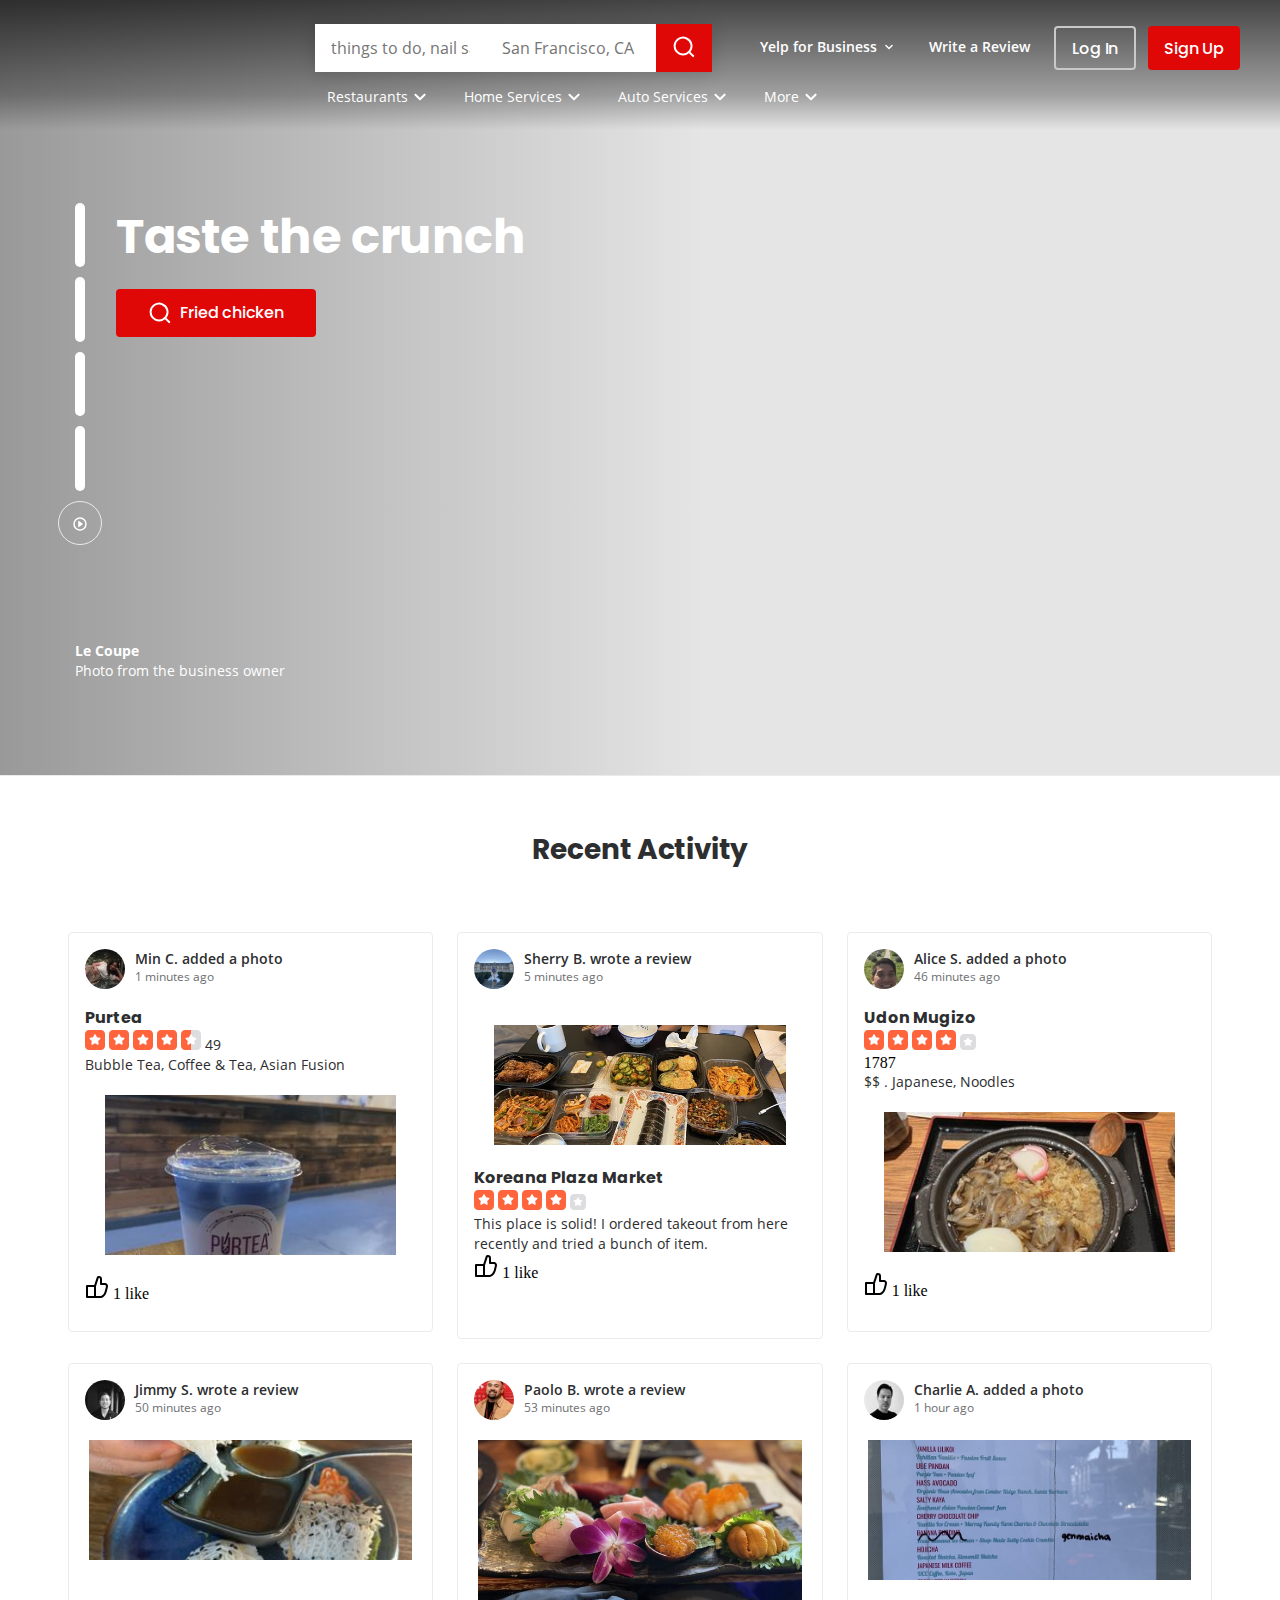
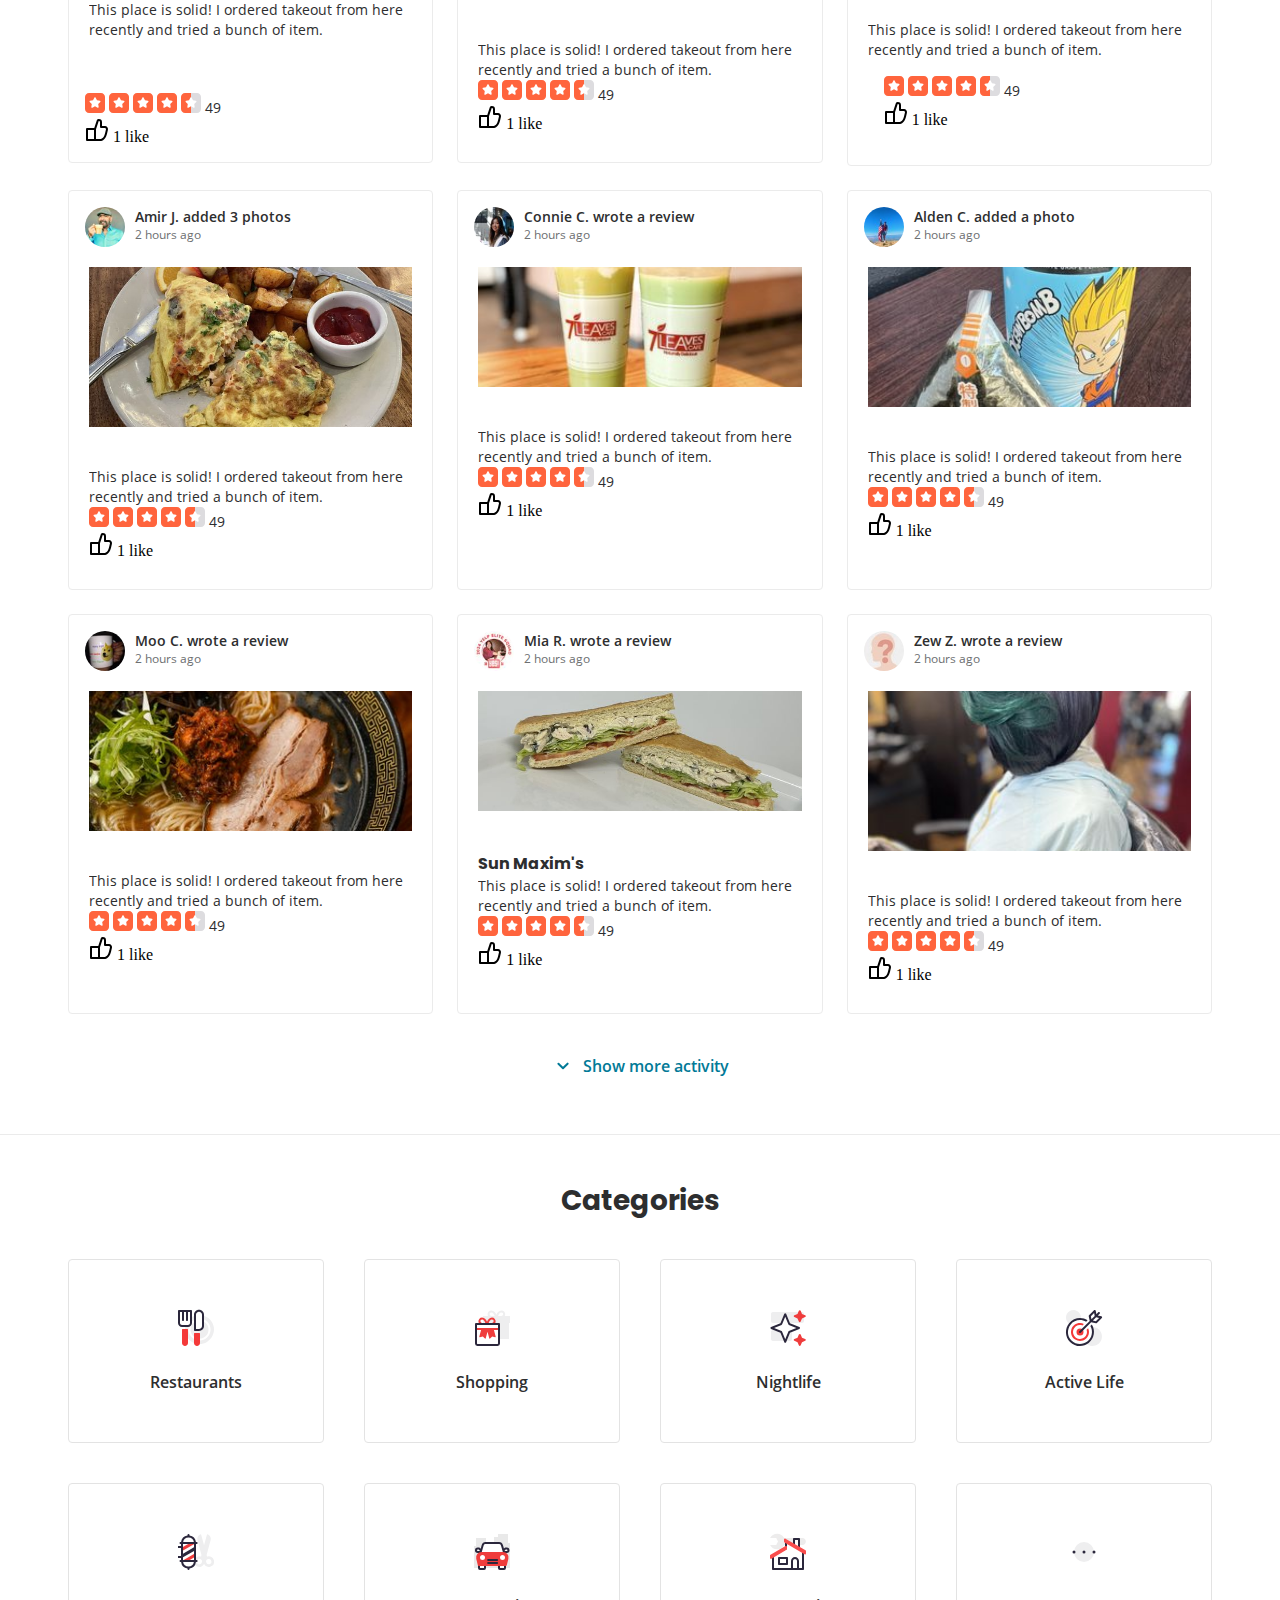
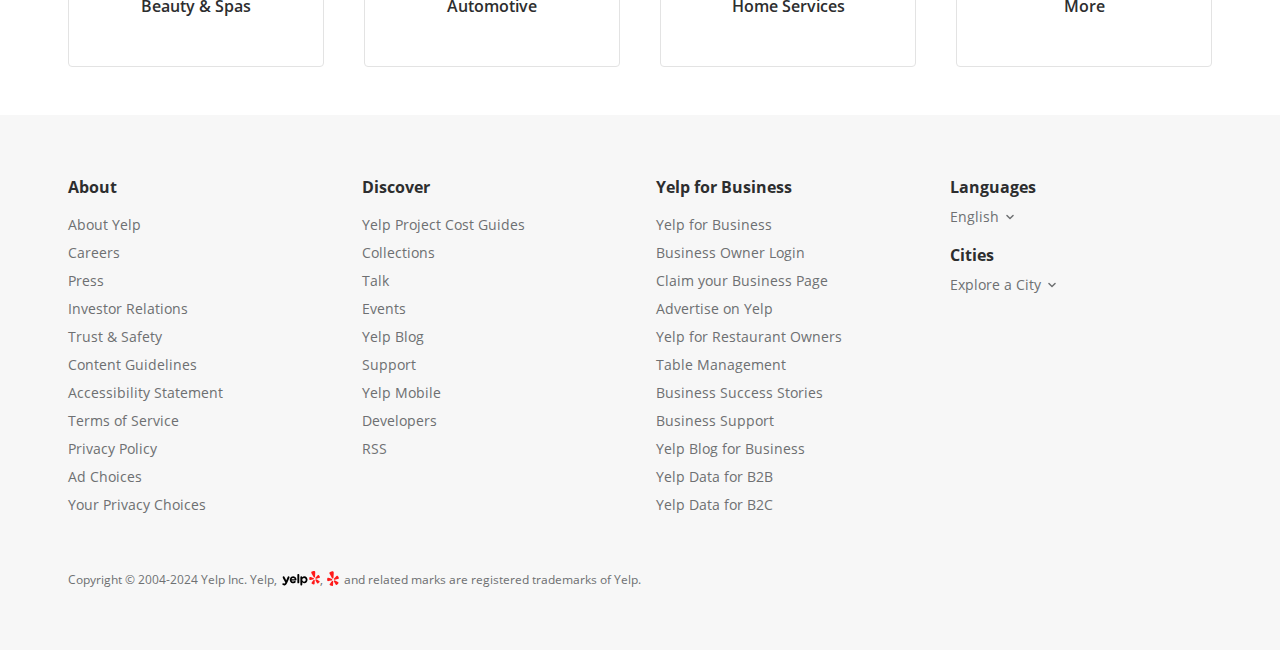
==== commit f4426e18: "yelp" ====
--- a/yelpnew.html
+++ b/yelpnew.html
@@ -566,15 +566,6 @@
                                     </div>
                                     <div class="col2C">
                                         <span><a href="">Sun Maxim's</a></span>
-                                        <div class="rating">
-                                            <div class="rating-sub">
-                                                <img src="images/download (3).svg" alt="">
-                                                <img src="images/download (3).svg" alt="">
-                                                <img src="images/download (3).svg" alt="">
-                                                <img src="images/download (3).svg" alt="">
-                                                <img src="images/download (5).svg" alt="">
-                                            </div>
-                                        </div>
                                         <p class="regul">This place is solid! I ordered takeout from here recently and tried a bunch of item.</p>
                                         <div class="col1B1">
                                             <div class="rating">
--- a/yelpnew.css
+++ b/yelpnew.css
@@ -864,6 +864,13 @@
     min-width: 100%;
     overflow: hidden;
 }
+.nav-dwn-sub{
+    margin-left: auto;
+    margin-right: auto;
+}
+.rtxt{
+    text-wrap: nowrap;
+}
 }
 .med h2{
     margin-bottom: 0px;
@@ -890,6 +897,7 @@
 }
 .col1C, .col2C, .col3C{
     padding: 20px;
+    flex: 1;
 }
 .regul{
     font-family: 'reg';
